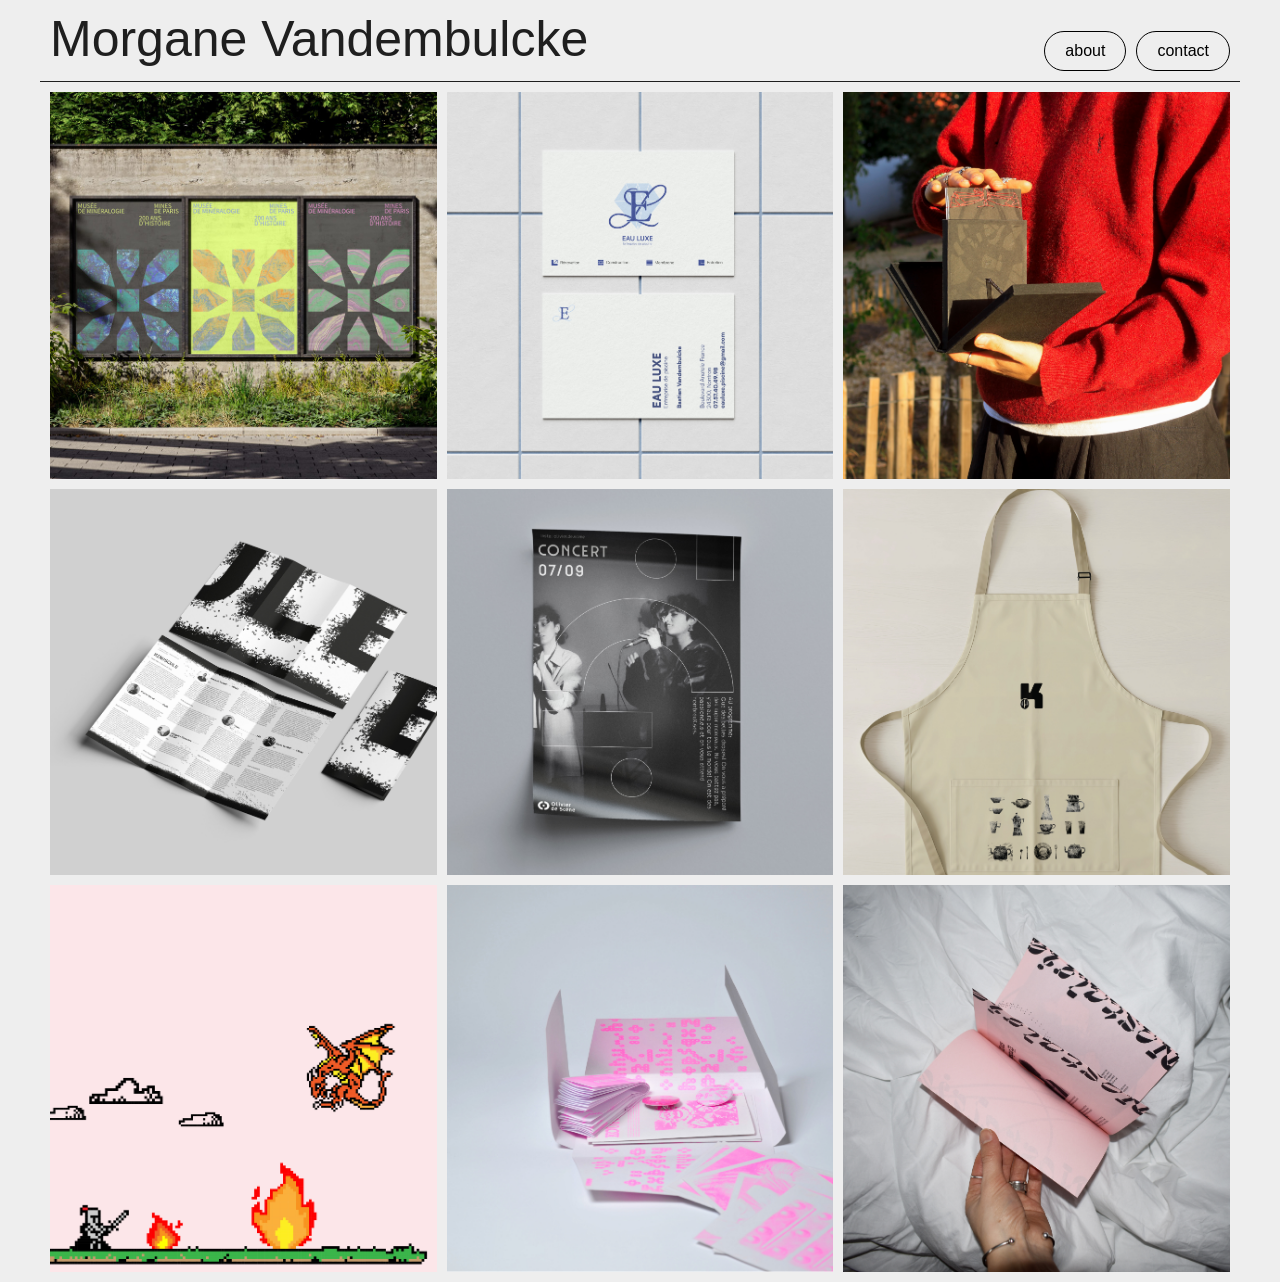
==== index.html @ bbbcb630 "23/11" ====
<!DOCTYPE html>
<html lang="fr">
<head>
    <meta charset="UTF-8">
    <meta name="viewport" content="width=device-width, initial-scale=1.0">
    <title>Portfolio-Morganevdbk</title>
    <link rel="stylesheet" href="style.css">
    <style>
        body{
            background: #eeeeee;
        }
    </style>
<body> 
    <header class="header">
        <div>
            <a class="nom" href="index.html">Morgane Vandembulcke</a>
        </div>
        <nav>
            <a class="button" href="about.html">about</a>
            <a class="button" href="contact.html">contact</a>
        </nav>
    </header>
     <div>
        <main class="grid">
            <a class="item-grid" href="musee-mineralogie.html">
                <img src="img/musee/musee-de-mineralogie.jpg" alt="Musée de minéralogie" width="200">
                <h2>Musée de minéralogie</h2>
            </a>
            <a class="item-grid" href="eau-luxe.html">
                <img src="img/eauluxe/image.jpg" alt="Eau Luxe" width="200">
                <h2>Eau Luxe</h2>
            </a>
             <a class="item-grid" href="reliure.html">
                <img src="img/reliure/image.jpg" alt="Reliure" width="200">
                <h2>Reliure</h2>
            </a>
            <a class="item-grid" href="minuscule.html">
                <img src="img/minuscule/image.jpg" alt="minuscule" width="200">
                <h2>minuscule</h2>
            </a>
             <a class="item-grid" href="ods.html">
                <img src="img/ods/image.jpg" alt="Olivier De Scène" width="200">
                <h2>Olivier De Scène</h2>
            </a>
            <a class="item-grid" href="kabane-cafe.html">
                <img src="img/kabanecafe/image.jpg" alt="Kabane Café" width="200">
                <h2>Kabane café</h2>
            </a>
            <a class="item-grid" href="sauce-tabasco.html">
                <img src="img/sauce/image.jpg" alt="Sauce Tabasco" width="200">
                <h2>Sauce tabasco</h2>
            </a>
            <a class="item-grid" href="futur-zine-riso.html">
                <img src="img/workshopriso/image.jpg" alt="Futur Zine" width="200">
                <h2>Futur zine</h2>
            </a>
             <a class="item-grid" href="nostalgie.html">
                <img src="img/nostalgie/image.jpg" alt="nostalgie" width="200">
                <h2>minuscule</h2>
            </a>
        </main>
    </div>
</body>
</head> 
</html>
---- style.css ----
body{
    background: rgb(231, 231, 231);
    color:rgb(31, 31, 31);
    font-family: 'general-sans', sans-serif;
    font-weight: 100;
    font-size: 10px;
    max-width:1200px;
    margin:0 auto;
}

header{
    display: grid;
    grid-template-columns: auto auto;
    justify-content: space-between;
    align-items: baseline;
    border-bottom: 1px solid rgb(31, 31, 31);
    padding: 10px;
}

header h1{
    text-align:left;
    font-family:'general-sans', sans-serif;
    font-size: 20px;
    font-weight: 300;
    color:rgb(31, 31, 31);
}

header p{
    text-align:left;
    font-family:'general-sans', sans-serif;
    font-size: 10px;
    color:rgb(32, 32, 32);
}

header span{
    font-family:'general-sans', sans-serif;
    font-size: 20px;
    font-weight: 300;
    font-style: italic;
    color:rgb(32, 32, 32);
}

nav{
    display: flex;
    justify-content: flex-end;
    gap: 10px
}

h1{
    text-align:left;
    font-family:'general-sans', sans-serif;
    font-size: 20px;
    font-weight: 300;
    color:rgb(31, 31, 31);
}

h1 span{
    text-align:left;
    font-family:'general-sans', sans-serif;
    font-style: italic;
    font-size: 20px;
    font-weight: 100;
    color:rgb(32, 32, 32);
}

h2{
    text-align:left;
    font-family:'CirrusCumulus';
    font-size: 30px;
    font-weight: 300;
    color:rgb(32, 32, 32);
}

h2 span{
    text-align:left;
    font-family:'general-sans', sans-serif;
    font-style: italic;
    font-size: 15px;
    font-weight: 300;
    color:rgb(32, 32, 32);
}

.nom{
    text-align: left;
    font-family:'general-sans', sans-serif;
    font-size: 50px;
}

.nom:hover{
    font-style: italic;
    color: #0000ff;
    transition: all 0.3s ease;
}

p{
    text-align: left;
    font-family: 'general-sans', sans-serif;
    font-weight: 100;
    font-size: 16px;
}

p span{
    text-align:left;
    font-family:'general-sans', sans-serif;
    font-size: 10px;
    color:rgb(32, 32, 32);
}

a{
    font-family:'general-sans', sans-serif;
    text-decoration: none;
    color:rgb(31, 31, 31);
}

.alert{
    text-align:left;
    font-family:'general-sans', sans-serif;
    font-size: 10px;
    color:rgb(0, 89, 255);
}

img{
    width:100%;
    height: auto;
    display:block;
}

.grid{
    display: grid;
    grid-template-columns: 1fr 1fr 1fr;
    gap: 10px;
    padding: 10px;
}

.grid-resume{
    display: grid;
    grid-template-columns: 1fr 1fr 1fr;
    gap: 10px;
    padding: 10px;
}


.button{
    background: #eeeeee;
    color: #000000;
    text-decoration: none;
    border: 1px solid #000000;
    padding: 10px 20px;
    border-radius: 30px;
    transition: all 0.3s ease;
    font-size: 16px;
}

.button:hover{
    background: #0000ff;
    color: #eeeeee;
    font-style: italic;
}

.item-grid{
    display: grid;
}
.item-grid img,
.item-grid h2{
    grid-column: 1/-1;
    grid-row: 1/-1;
}

.item-grid h2{
    color:#eeeeee;
    background: #0000ff6a;
    margin: 0;
    opacity:0;
    transition: .4s;
    display: grid;
    align-items:center;
    justify-items: center;
}

.item-grid:hover h2{
    opacity:1;
}

footer{
    text-align: justify;
    font-family:'general-sans', sans-serif;
    font-size: 100px;
}

.galerie {
    display: grid;
    grid-template-columns: repeat(3, 1fr);
    gap: 10px;
}

.galerie img {
    width: 100%;
    height: 250px;
    object-fit: cover;
    cursor: pointer;
    border-radius: 8px;
    transition: transforme 0.3s;
}

.galerie img:hover {
    transform: scale(1.03);
}

.lightbox {
    display: none;
    position:fixed;
    inset: 0;
    background: rgb(0, 0, 0, 0.7);
    z-index: 9999;
    justify-content: center;
    align-items: center;
}

.lightbox.active {
    display: flex;
}

#photoAgrandie {
    max-width: 85%;
    max-height: 85vh;
    object-fit: contain;
    border-radius: 4px;
}

.lightbox button {
    position: absolute;
    background: none;
    border: none;
    color: #000000;
    font-size: 45px;
    cursor: pointer;
    padding: 10px;
    transition: color 0.2s;
}

.lightbox .button:hover {
    color: black;
}

.fermer{
    top: 15px;
    right: 25px;
}

.precedent {
    left: 15px;
}

.suivant {
    right: 15px;
}

.compteur{
    position:absolute;
    bottom: 20px;
    color: black;
    font-size: 16px;
}

@media (max-width: 768px){
    .galerie{
        grid-template-columns: repeat(2, 1fr);
        gap: 8px;
    }
    .galerie img{
        height: 160px;
    }
    #photoAgrandie{
        max-width: 95%;
        max-height: 80vh;
    }
    .lightbox button{
        font-size: 32px;
    }
    .precedent{
        left: 0;
    }
    .suivant{
        right: 0;
    }
}


@font-face{
    font-family: 'general-sans';
    src: url('fonts/GeneralSans/Fonts/WEB/fonts/GeneralSans-Light.woff') format('truetype');
}
@font-face{
    font-family: 'general-sans';
    src: url('fonts/GeneralSans/Fonts/WEB/fonts/GeneralSans-LightItalic.woff') format('truetype');
}

@font-face{
    font-family:'CirrusCumulus';
    src: url('fonts/CirrusCumulus/fonts/CirrusCumulus.woff') format('truetype');
}
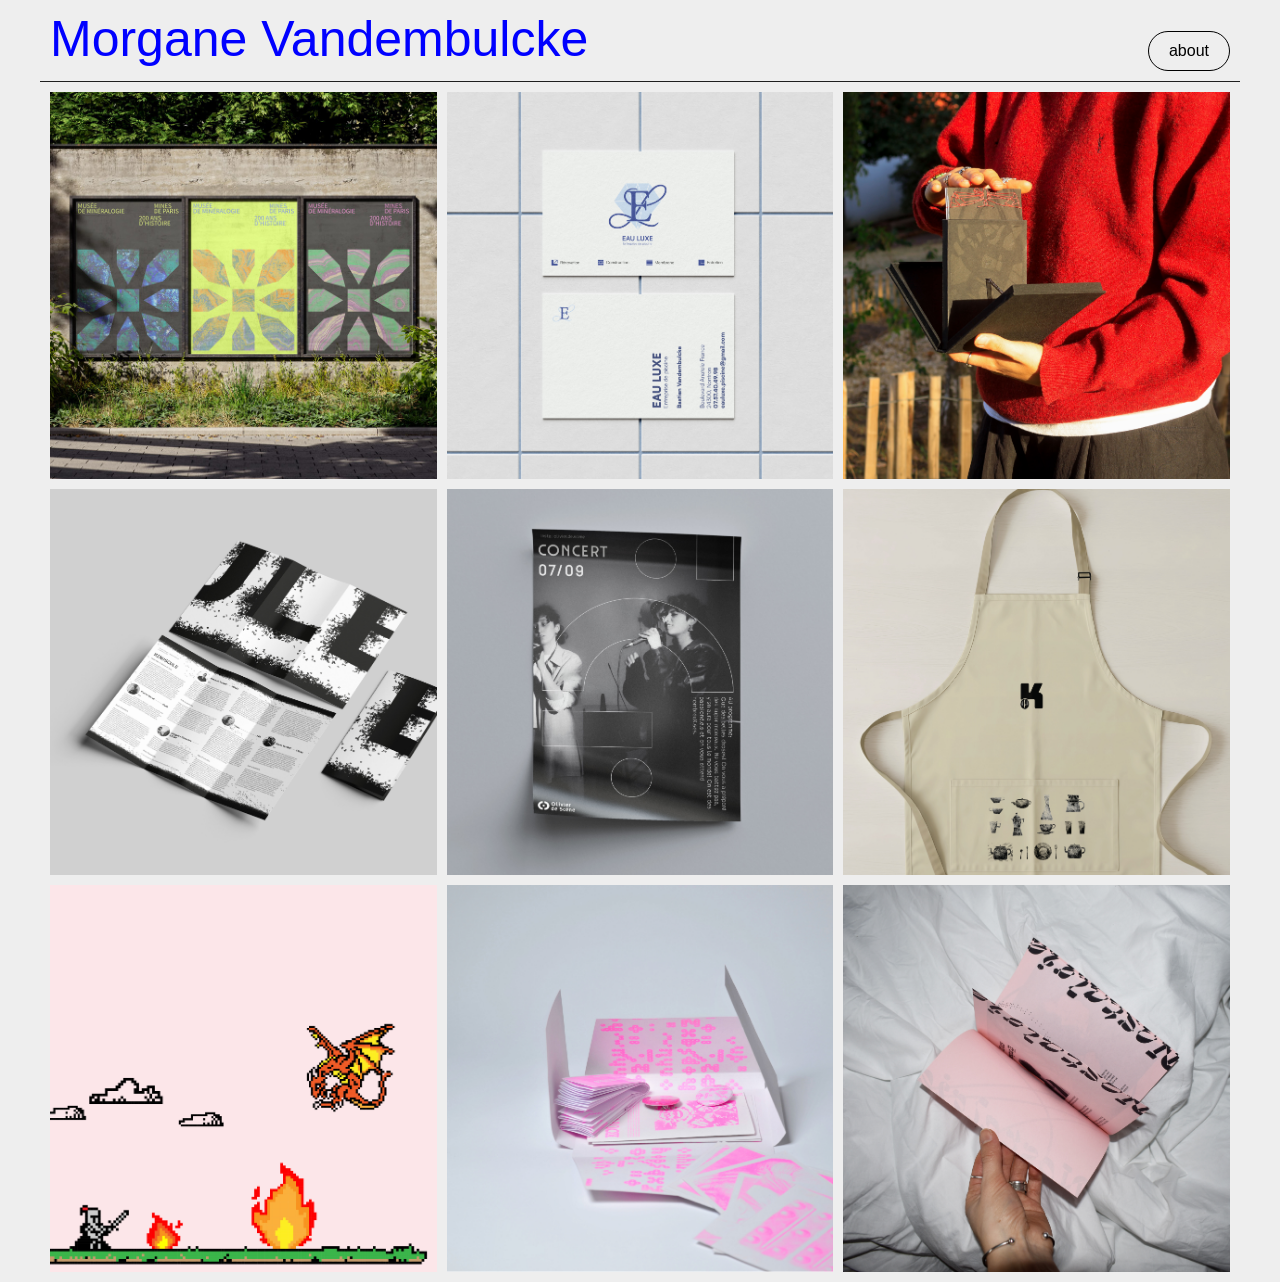
==== commit 2e621bb9: "23/11" ====
--- a/index.html
+++ b/index.html
@@ -12,12 +12,9 @@
     </style>
 <body> 
     <header class="header">
-        <div>
             <a class="nom" href="index.html">Morgane Vandembulcke</a>
-        </div>
         <nav>
             <a class="button" href="about.html">about</a>
-            <a class="button" href="contact.html">contact</a>
         </nav>
     </header>
      <div>
--- a/style.css
+++ b/style.css
@@ -97,19 +97,20 @@
     font-family: 'general-sans', sans-serif;
     font-weight: 100;
     font-size: 16px;
+    margin: 0;
 }
 
 p span{
     text-align:left;
     font-family:'general-sans', sans-serif;
     font-size: 10px;
-    color:rgb(32, 32, 32);
+    color:blue
 }
 
 a{
     font-family:'general-sans', sans-serif;
     text-decoration: none;
-    color:rgb(31, 31, 31);
+    color: blue;
 }
 
 .alert{
@@ -137,6 +138,19 @@
     grid-template-columns: 1fr 1fr 1fr;
     gap: 10px;
     padding: 10px;
+}
+
+.grid-apropos{
+    display: grid;
+    grid-template-columns: 1fr 1fr;
+    gap: 10px;
+    padding: 10px;
+}
+
+.grid-apropos img{
+    display: grid;
+    padding-left: 10px;
+    align-items: baseline;
 }
 
 
@@ -285,7 +299,6 @@
     }
 }
 
-
 @font-face{
     font-family: 'general-sans';
     src: url('fonts/GeneralSans/Fonts/WEB/fonts/GeneralSans-Light.woff') format('truetype');
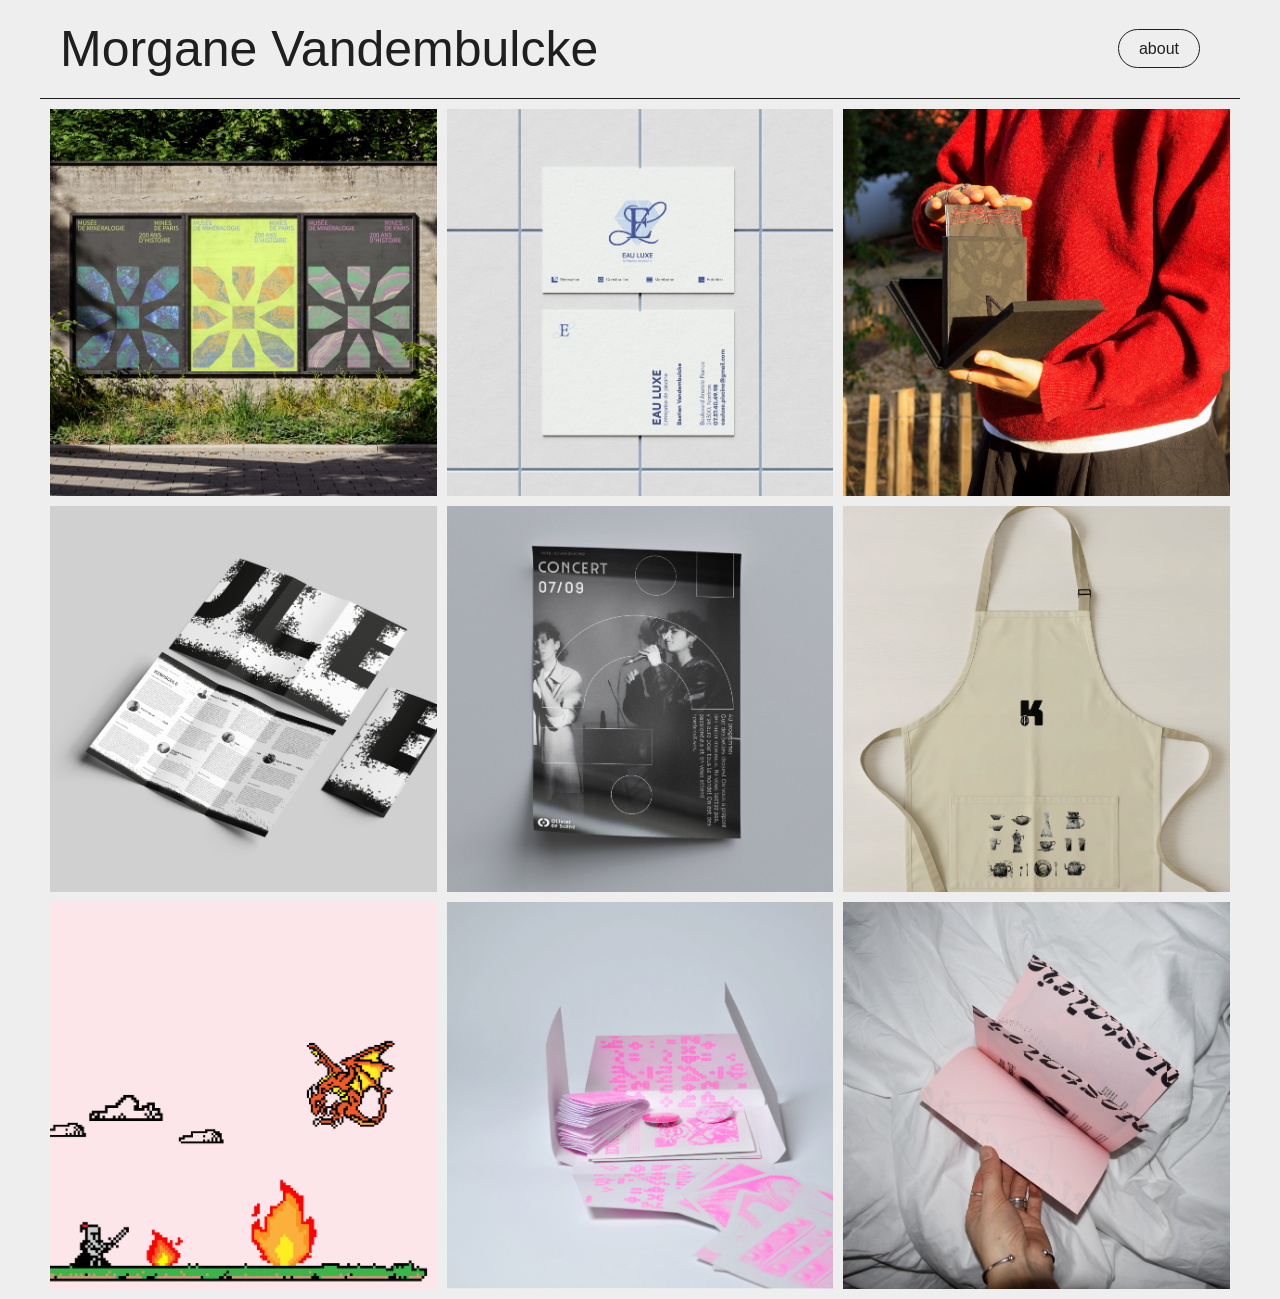
==== commit cf7bd4cd: "23/11" ====
--- a/index.html
+++ b/index.html
@@ -12,10 +12,12 @@
     </style>
 <body> 
     <header class="header">
+        <div>
             <a class="nom" href="index.html">Morgane Vandembulcke</a>
-        <nav>
+        </div>
+        <div>
             <a class="button" href="about.html">about</a>
-        </nav>
+        </div>
     </header>
      <div>
         <main class="grid">
--- a/style.css
+++ b/style.css
@@ -9,8 +9,8 @@
 }
 
 header{
-    display: grid;
-    grid-template-columns: auto auto;
+    display: flex;
+    grid-template-columns: auto;
     justify-content: space-between;
     align-items: baseline;
     border-bottom: 1px solid rgb(31, 31, 31);
@@ -42,25 +42,20 @@
 
 nav{
     display: flex;
-    justify-content: flex-end;
+    justify-content: flex-start;
     gap: 10px
 }
 
-h1{
-    text-align:left;
-    font-family:'general-sans', sans-serif;
-    font-size: 20px;
-    font-weight: 300;
-    color:rgb(31, 31, 31);
-}
-
-h1 span{
-    text-align:left;
-    font-family:'general-sans', sans-serif;
-    font-style: italic;
-    font-size: 20px;
-    font-weight: 100;
-    color:rgb(32, 32, 32);
+@media (min-width: 498px){
+    header{
+        grid-template-columns: auto auto;
+        align-items: center;
+        padding: 20px;
+    }
+    .nav{
+        justify-content: flex-end;
+        margin: auto;
+    }
 }
 
 h2{
@@ -68,7 +63,7 @@
     font-family:'CirrusCumulus';
     font-size: 30px;
     font-weight: 300;
-    color:rgb(32, 32, 32);
+    color:rgb(31, 31, 31);
 }
 
 h2 span{
@@ -77,19 +72,26 @@
     font-style: italic;
     font-size: 15px;
     font-weight: 300;
-    color:rgb(32, 32, 32);
+    color:rgb(31, 31, 31);;
 }
 
 .nom{
     text-align: left;
     font-family:'general-sans', sans-serif;
-    font-size: 50px;
+    color: rgb(31, 31, 31);
+    font-size: 25px;
 }
 
 .nom:hover{
     font-style: italic;
-    color: #0000ff;
+    color: blue;
     transition: all 0.3s ease;
+}
+
+@media (min-width: 498px){
+    .nom{
+        font-size: 50px;
+    }
 }
 
 p{
@@ -128,23 +130,23 @@
 
 .grid{
     display: grid;
-    grid-template-columns: 1fr 1fr 1fr;
+    grid-template-columns: 1fr;
+    padding: 10px;
+}
+
+.grid-resume{
+    display: grid;
+    grid-template-columns: repeat(3, 1fr);
     gap: 10px;
     padding: 10px;
 }
 
-.grid-resume{
-    display: grid;
-    grid-template-columns: 1fr 1fr 1fr;
-    gap: 10px;
-    padding: 10px;
-}
-
 .grid-apropos{
     display: grid;
     grid-template-columns: 1fr 1fr;
-    gap: 10px;
-    padding: 10px;
+    justify-content: space-between;
+    gap: 20px;
+    margin: 20px;
 }
 
 .grid-apropos img{
@@ -153,22 +155,39 @@
     align-items: baseline;
 }
 
+@media (min-width: 498px){
+    .grid{
+        grid-template-columns: 1fr 1fr 1fr;
+        gap: 10px;
+        padding: 10px;
+    }
+}
+
 
 .button{
     background: #eeeeee;
-    color: #000000;
+    color: rgb(31, 31, 31);;
     text-decoration: none;
-    border: 1px solid #000000;
-    padding: 10px 20px;
+    border: 1px solid rgb(31, 31, 31);
+    padding: 8px 18px;
     border-radius: 30px;
     transition: all 0.3s ease;
-    font-size: 16px;
+    font-size: 10px;
+    margin: 20px;
 }
 
 .button:hover{
-    background: #0000ff;
+    background: blue;
     color: #eeeeee;
     font-style: italic;
+}
+
+@media (min-width: 498px){
+    .button{
+        padding: 10px 20px;
+        border-radius: 30px;
+        font-size: 16px;
+    }
 }
 
 .item-grid{
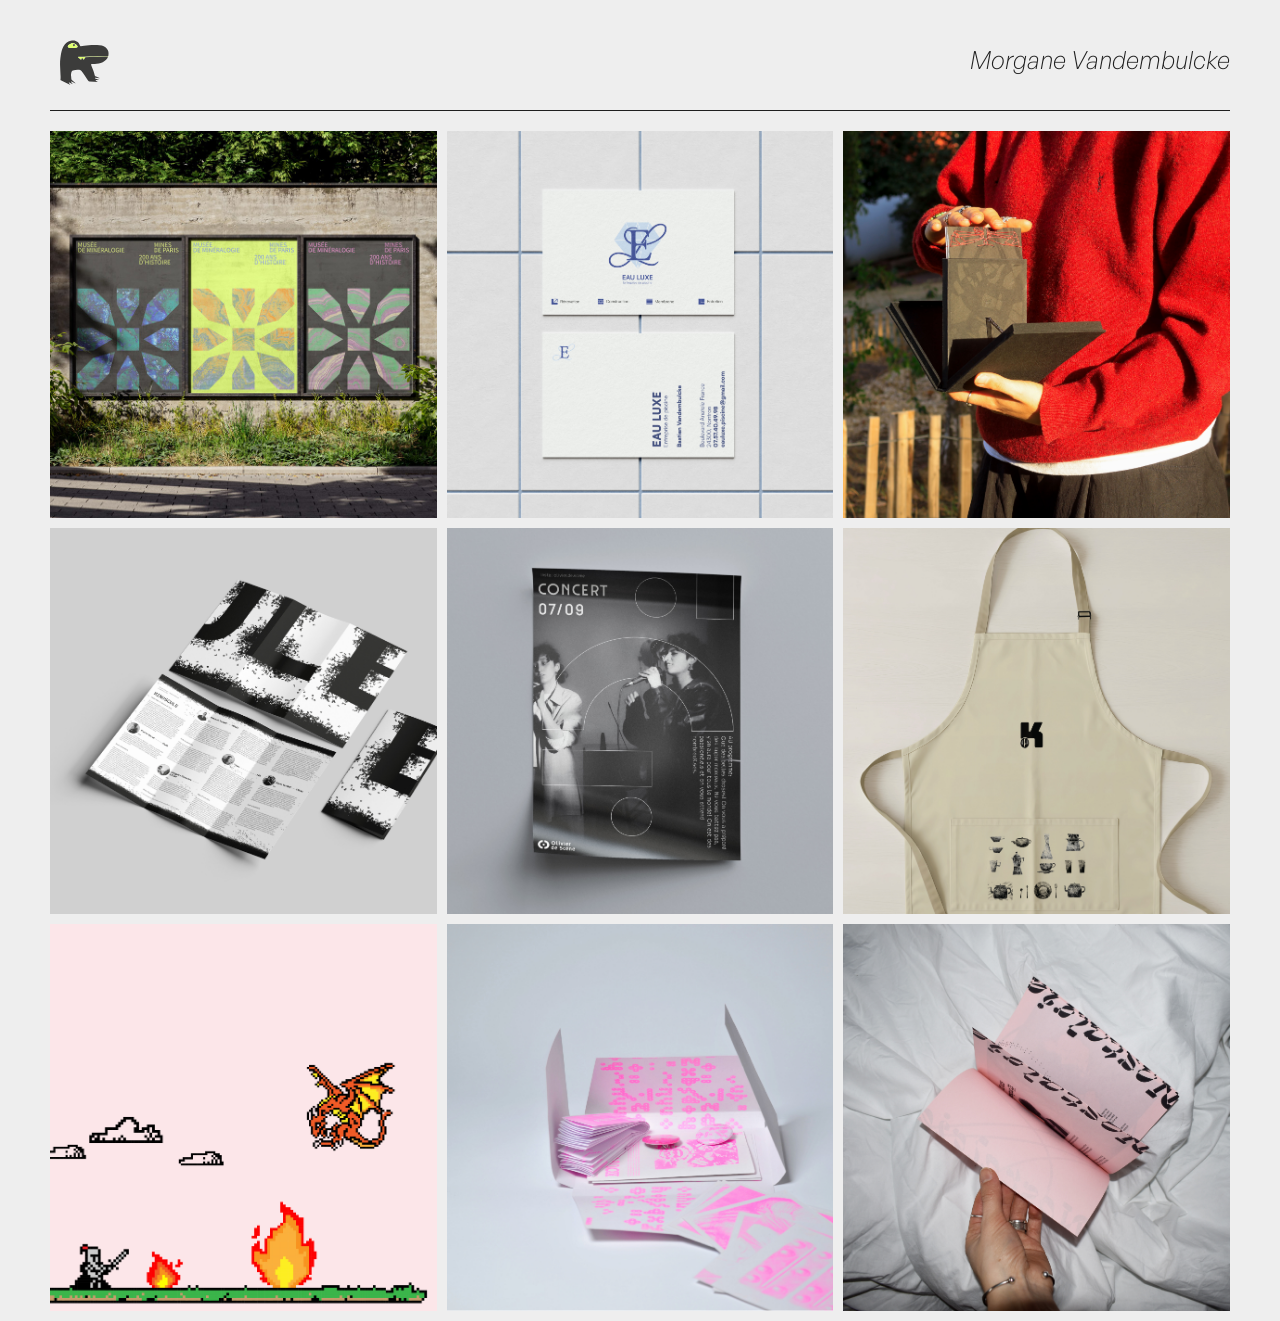
==== commit 72ece0c5: "24/11" ====
--- a/index.html
+++ b/index.html
@@ -4,19 +4,16 @@
     <meta charset="UTF-8">
     <meta name="viewport" content="width=device-width, initial-scale=1.0">
     <title>Portfolio-Morganevdbk</title>
+    <link rel="shortcut icon" href="img/logo2.svg">
     <link rel="stylesheet" href="style.css">
-    <style>
-        body{
-            background: #eeeeee;
-        }
-    </style>
 <body> 
     <header class="header">
-        <div>
-            <a class="nom" href="index.html">Morgane Vandembulcke</a>
+        <div class="logo">
+                
+                <a class="logo" href="index.html"><img src="img/logo2.svg"></a>
         </div>
         <div>
-            <a class="button" href="about.html">about</a>
+            <a class="nom" href="about.html">Morgane Vandembulcke</a>
         </div>
     </header>
      <div>
--- a/style.css
+++ b/style.css
@@ -1,9 +1,8 @@
 body{
-    background: rgb(231, 231, 231);
+    background: #eeeeee;
     color:rgb(31, 31, 31);
     font-family: 'general-sans', sans-serif;
     font-weight: 100;
-    font-size: 10px;
     max-width:1200px;
     margin:0 auto;
 }
@@ -12,9 +11,11 @@
     display: flex;
     grid-template-columns: auto;
     justify-content: space-between;
-    align-items: baseline;
+    align-items: center;
     border-bottom: 1px solid rgb(31, 31, 31);
-    padding: 10px;
+    padding-bottom: 20px;
+    margin: 20px;
+    margin-bottom: 0;
 }
 
 header h1{
@@ -48,50 +49,80 @@
 
 @media (min-width: 498px){
     header{
-        grid-template-columns: auto auto;
+        grid-template-columns: 1fr 1fr 1fr;
         align-items: center;
-        padding: 20px;
+        padding: 0px;
+        margin: 10px;
+        height: 100px;
     }
     .nav{
         justify-content: flex-end;
         margin: auto;
     }
+    h2{
+        font-size: 30px;
+    }
+    h2 span{
+        font-size: 16px;
+    }
+    p{
+        font-size: 16px;
+    }
+    a{
+        font-size: 16px;
+    }
+    .grid-contact{
+        font-size: 16px
+    }
+    .grid-apropos h2{
+        font-size: 25px;
+    }
 }
 
 h2{
     text-align:left;
     font-family:'CirrusCumulus';
-    font-size: 30px;
+    font-size: 25px;
     font-weight: 300;
-    color:rgb(31, 31, 31);
+    color:blue;
 }
 
 h2 span{
     text-align:left;
     font-family:'general-sans', sans-serif;
     font-style: italic;
-    font-size: 15px;
+    font-size: 16px;
     font-weight: 300;
-    color:rgb(31, 31, 31);;
+    color: rgb(31, 31, 31);
 }
 
 .nom{
+    align-items: center;
     text-align: left;
     font-family:'general-sans', sans-serif;
+    font-weight: lighter;
     color: rgb(31, 31, 31);
-    font-size: 25px;
+    font-size: 20px;
 }
 
 .nom:hover{
+    text-align: left;
     font-style: italic;
     color: blue;
     transition: all 0.3s ease;
 }
 
+.nom p{
+    font-size: 25px;
+}
+
 @media (min-width: 498px){
     .nom{
-        font-size: 50px;
-    }
+        font-size: 25px;
+    }
+    .grid-apropos a{
+        font-size: 16px;
+    }   
 }
 
 p{
@@ -105,20 +136,40 @@
 p span{
     text-align:left;
     font-family:'general-sans', sans-serif;
-    font-size: 10px;
+    font-size: 16px;
     color:blue
 }
 
 a{
     font-family:'general-sans', sans-serif;
+    font-size: 16px;
     text-decoration: none;
     color: blue;
 }
 
+.contact{
+    text-align: left;
+    font-family: 'general-sans', sans-serif;
+    font-weight: 300;
+    color: blue;
+}
+
+.contact p{
+    font-size: 12px;
+}
+
+.grid-contact{
+    display: flex;
+    grid-template-columns: 1fr;
+    justify-content: flex-start;
+    gap: 12px;
+    margin-left: 20px;
+}
+
 .alert{
     text-align:left;
     font-family:'general-sans', sans-serif;
-    font-size: 10px;
+    font-size: 12px;
     color:rgb(0, 89, 255);
 }
 
@@ -128,22 +179,43 @@
     display:block;
 }
 
+.logo{
+    width: 40px;
+    height:40px;
+    align-items: center;
+}
+
+@media (min-width: 498px){
+    .logo{
+        width: 65px;
+        height:65px;
+    }
+}
+
 .grid{
     display: grid;
     grid-template-columns: 1fr;
     padding: 10px;
 }
 
-.grid-resume{
-    display: grid;
-    grid-template-columns: repeat(3, 1fr);
+.grid-titrage{
+    display: grid;
+    grid-template-columns: 1fr 1fr;
+    justify-content: space-between;
     gap: 10px;
     padding: 10px;
 }
 
+.grid-resume{
+    display: grid;
+    grid-template-columns: 1fr;
+    gap: 10px;
+    padding: 10px;
+}
+
 .grid-apropos{
     display: grid;
-    grid-template-columns: 1fr 1fr;
+    grid-template-columns: 1fr;
     justify-content: space-between;
     gap: 20px;
     margin: 20px;
@@ -153,6 +225,14 @@
     display: grid;
     padding-left: 10px;
     align-items: baseline;
+}
+
+.grid-apropos h2{
+    font-size: 30;
+}
+
+.grid-apropos p{
+    font-size: 12px;
 }
 
 @media (min-width: 498px){
@@ -160,6 +240,32 @@
         grid-template-columns: 1fr 1fr 1fr;
         gap: 10px;
         padding: 10px;
+    }
+
+    .grid-resume{
+        grid-template-columns: repeat(3, 1fr);
+        margin-bottom: 30px;
+    }
+
+    .grid-apropos{
+        grid-template-columns: 1fr 1fr;
+        justify-content: space-between;
+    }
+
+    .grid-apropos p{
+        font-size: 16px;
+    }
+
+    .grid-apropos a{
+        font-size: 16px
+    }
+
+    .grid-apropos h2{
+    font-size: 20;
+    }
+
+    .grid-titrage{
+        grid-template-columns: 1fr;
     }
 }
 
@@ -169,11 +275,11 @@
     color: rgb(31, 31, 31);;
     text-decoration: none;
     border: 1px solid rgb(31, 31, 31);
-    padding: 8px 18px;
-    border-radius: 30px;
+    padding: 4px 14px;
+    border-radius: 20px;
     transition: all 0.3s ease;
-    font-size: 10px;
-    margin: 20px;
+    font-size: 12px;
+    margin-left: 20px;
 }
 
 .button:hover{
@@ -192,6 +298,7 @@
 
 .item-grid{
     display: grid;
+    padding: 10px;
 }
 .item-grid img,
 .item-grid h2{
@@ -214,6 +321,12 @@
     opacity:1;
 }
 
+@media (min-width: 498px){
+    .item-grid{
+        padding: 0px;
+    }
+}
+
 footer{
     text-align: justify;
     font-family:'general-sans', sans-serif;
@@ -224,6 +337,7 @@
     display: grid;
     grid-template-columns: repeat(3, 1fr);
     gap: 10px;
+    margin: 10px
 }
 
 .galerie img {
@@ -320,11 +434,13 @@
 
 @font-face{
     font-family: 'general-sans';
-    src: url('fonts/GeneralSans/Fonts/WEB/fonts/GeneralSans-Light.woff') format('truetype');
+    font-weight: light;
+    src: url('fonts/GeneralSans/fonts/GeneralSans-Light.woff2') format('truetype');
 }
 @font-face{
     font-family: 'general-sans';
-    src: url('fonts/GeneralSans/Fonts/WEB/fonts/GeneralSans-LightItalic.woff') format('truetype');
+    font-weight: italic;
+    src: url('fonts/GeneralSans/fonts/GeneralSans-LightItalic.woff2') format('truetype');
 }
 
 @font-face{
